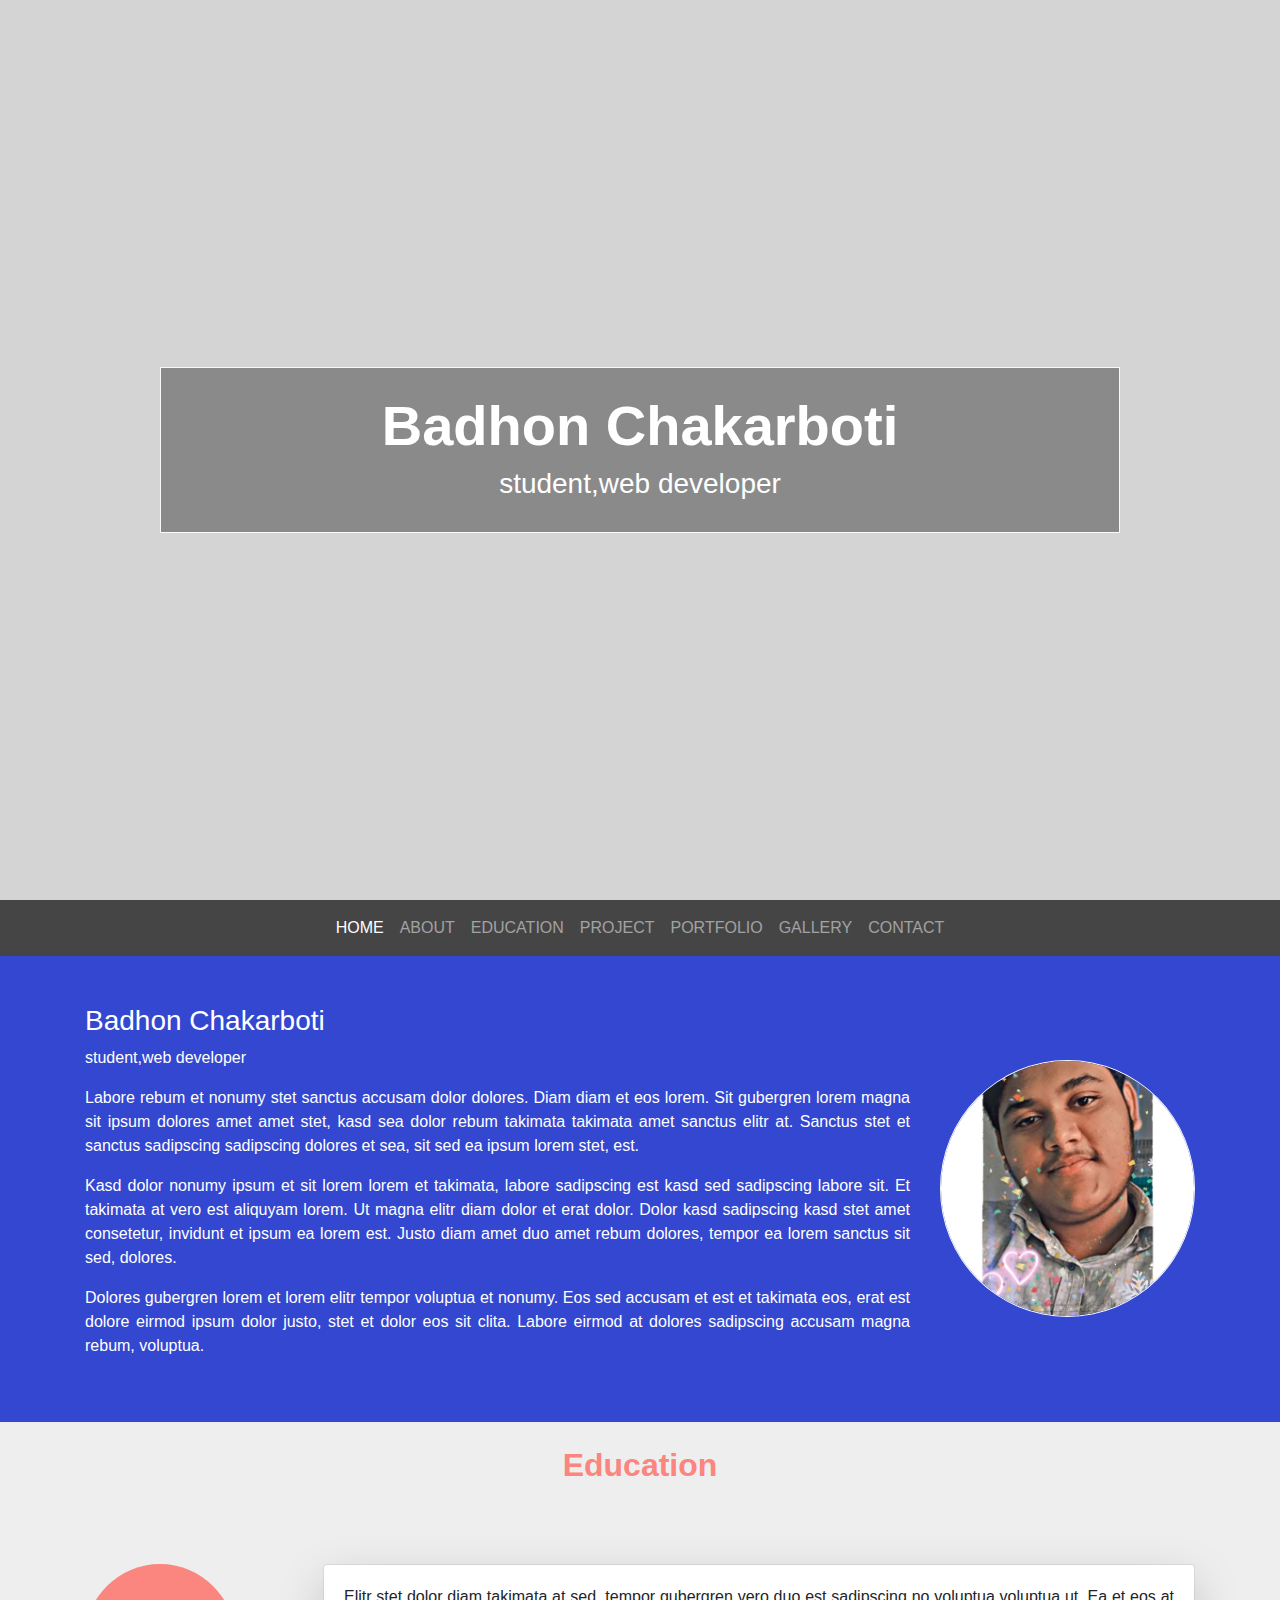
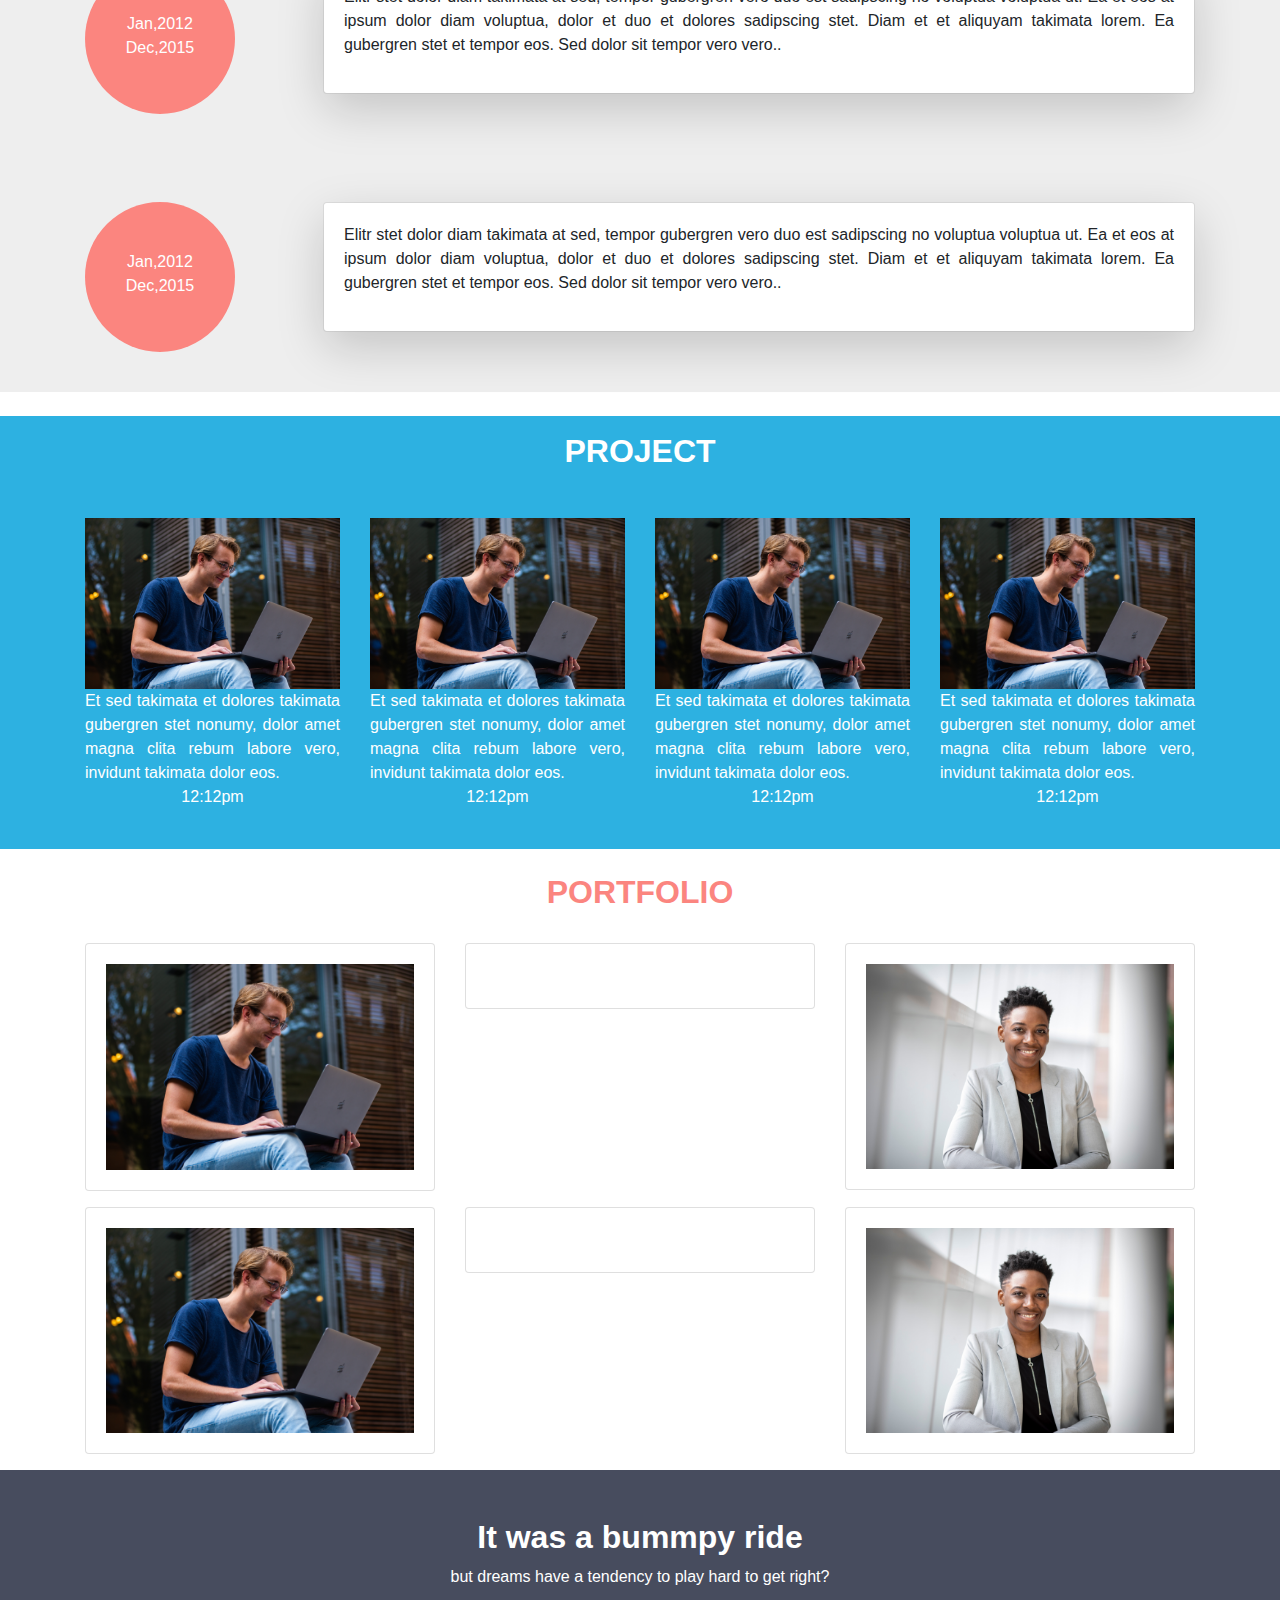
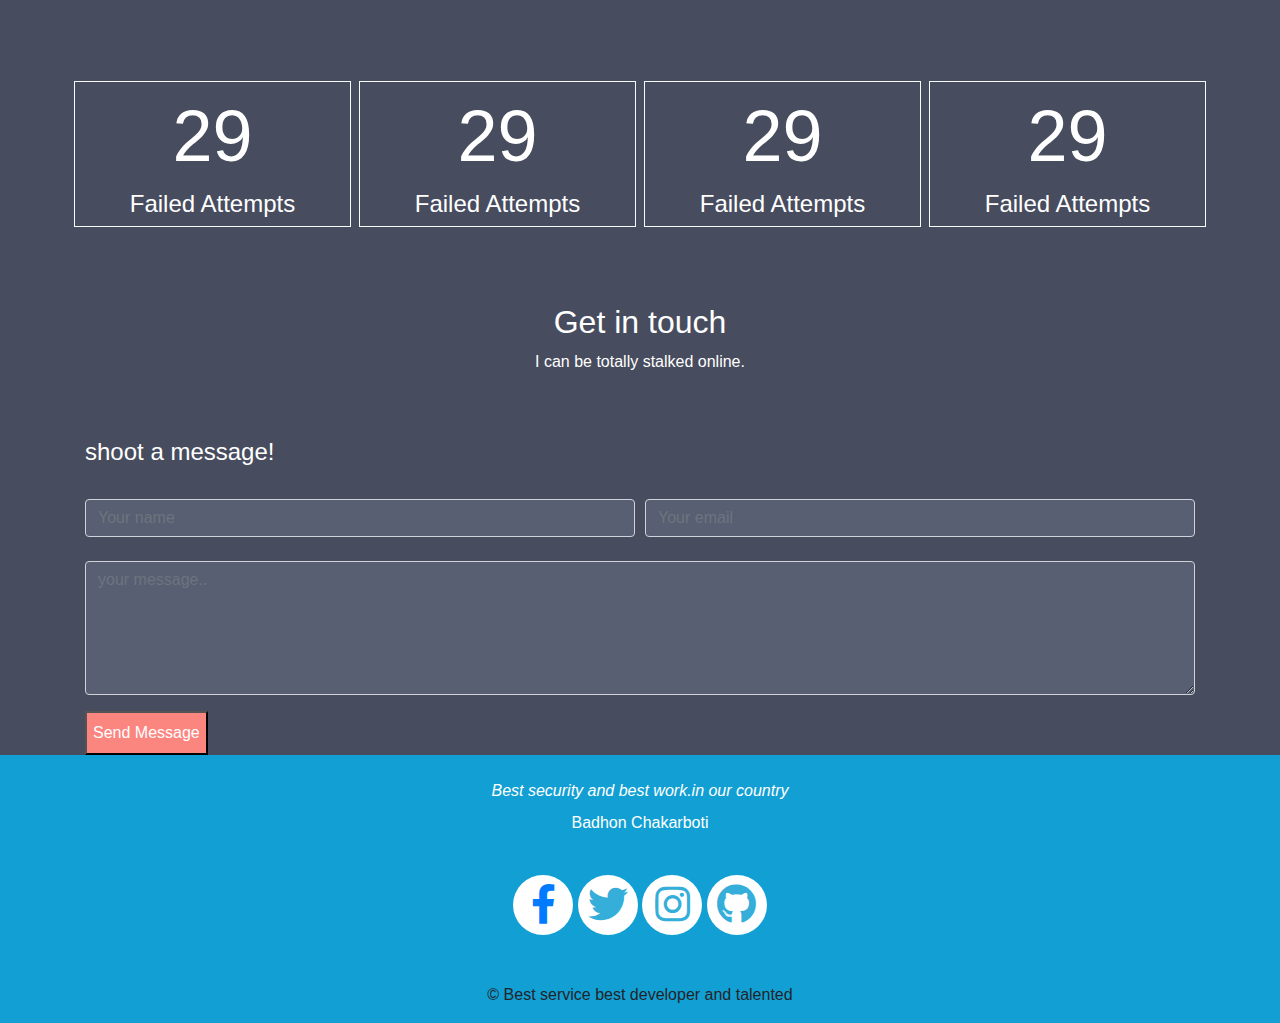
==== index.html @ eb750457 "Initial commit" ====
<!doctype html>
<html lang="en">

<head>
  <!-- Required meta tags -->
  <meta charset="utf-8">
  <meta name="viewport" content="width=device-width, initial-scale=1, shrink-to-fit=no">

  <link rel="shortcut icon" type="image/png" href="img1/qwer.jpg">

  <!-- Bootstrap CSS -->
  <link rel="stylesheet" href="https://cdn.jsdelivr.net/npm/bootstrap@4.6.0/dist/css/bootstrap.min.css">



  <script src="https://code.jquery.com/jquery-3.5.1.slim.min.js"></script>
  <script src="https://cdn.jsdelivr.net/npm/bootstrap@4.6.0/dist/js/bootstrap.bundle.min.js"></script>
  <script src="https://cdn.jsdelivr.net/npm/bootstrap@4.6.0/dist/js/bootstrap.min.js"></script>
  <title>Badhon chakarboti</title>
  <!--like fontawesome-->
  <link rel="stylesheet" href="css/all.min.css">
  <link rel="stylesheet" href="css/fontawesome.min.css">
  <!--link css-->
  <link type="text/css" rel="stylesheet" href="style.css" />
</head>

<body>
  <!-- this is  banner section -->
  <section class="banner-container container-fluid">
    <div class="row vh-100">

      <div class="col-md-9 banner-colume m-auto text-center text-white p-4 border border-light">
        <h1 class="display-4 font-weight-bolder">Badhon Chakarboti</h1>
        <h3>student,web developer</h3>

      </div>

    </div>

  </section>
  <!-- this is navbar -->

  <nav class="navbar navbar-expand-lg navbar-dark nabar-container">

    <button class="navbar-toggler" type="button" data-toggle="collapse" data-target="#navbarSupportedContent"
      aria-controls="navbarSupportedContent" aria-expanded="false" aria-label="Toggle navigation">
      <span class="navbar-toggler-icon"></span>
    </button>

    <div class="collapse navbar-collapse" id="navbarSupportedContent">
      <ul class="navbar-nav m-auto">
        <li class="nav-item active">
          <a class="nav-link" href="index.html">HOME <span class="sr-only">(current)</span></a>
        </li>

        <li class="nav-item">
          <a class="nav-link" href="index (2).html">ABOUT</a>
        </li>
        <li class="nav-item">
          <a class="nav-link" href="#EDUCATION">EDUCATION</a>
        </li>
        <li class="nav-item">
          <a class="nav-link" href="#PROJECT">PROJECT</a>
        </li>
        <li class="nav-item">
          <a class="nav-link" href="#PORTFOLIO">PORTFOLIO</a>
        </li>
        <li class="nav-item">
          <a class="nav-link" href="#GALLERY">GALLERY</a>
        </li>
        <li class="nav-item">
          <a class="nav-link" href="#CONTACT">CONTACT</a>
        </li>

      </ul>

    </div>
  </nav>

  <!-- this is about section  -->
  <div class="about-container" id="ABOUT">

    <div class="container">
      <div class="row">
        <div class="col-md-9 text-white py-5 text-justify">
          <h3>Badhon Chakarboti</h3>
          <p>student,web developer</p>


          <p>Labore rebum et nonumy stet sanctus accusam dolor dolores. Diam diam et eos lorem. Sit gubergren lorem
            magna sit ipsum dolores amet amet stet, kasd sea dolor rebum takimata takimata amet sanctus elitr at.
            Sanctus stet et sanctus sadipscing sadipscing dolores et sea, sit sed ea ipsum lorem stet, est.</p>


          <p>Kasd dolor nonumy ipsum et sit lorem lorem et takimata, labore sadipscing est kasd sed sadipscing labore
            sit. Et takimata at vero est aliquyam lorem. Ut magna elitr diam dolor et erat dolor. Dolor kasd sadipscing
            kasd stet amet consetetur, invidunt et ipsum ea lorem est. Justo diam amet duo amet rebum dolores, tempor ea
            lorem sanctus sit sed, dolores.</p>


          <p>Dolores gubergren lorem et lorem elitr tempor voluptua et nonumy. Eos sed accusam et est et takimata eos,
            erat est dolore eirmod ipsum dolor justo, stet et dolor eos sit clita. Labore eirmod at dolores sadipscing
            accusam magna rebum, voluptua.</p>

        </div>

        <div class="col-md-3 m-auto">
          <img src="img1/qwer.jpg" alt="Badhon" class="img-fluid rounded-circle border border-light">

        </div>

      </div>

    </div>

  </div>

  <!-- this is education section -->
  <div class="education-container" id="EDUCATION">
    <div class="container">
      <div class="row text-center">
        <div class="col my-4">
          <h2 class="retype font-weight-bolder">Education</h2>

        </div>

      </div>
      <div class="row py-4 my-4 align-items-centre justify-content-center">
        <div class="col-md-2 pb-3">
          <div class="cirle text-white">
            <p class="py-5">Jan,2012<br>
              Dec,2015</p>

          </div>
        </div>


        <div class="col-md-10">
          <div class="card text-justify ml-5">
            <div class="card-body shadow-lg  bg-white rounded">
              <p>Elitr stet dolor diam takimata at sed, tempor gubergren vero duo est sadipscing no voluptua voluptua
                ut. Ea et eos at ipsum dolor diam voluptua, dolor et duo et dolores sadipscing stet. Diam et et aliquyam
                takimata lorem. Ea gubergren stet et tempor eos. Sed dolor sit tempor vero vero..</p>
            </div>
          </div>

        </div>
      </div>


      <div class="row py-4 my-4 align-items-centre justify-content-center">
        <div class="col-md-2 pb-3">
          <div class="cirle text-white">
            <p class="py-5">Jan,2012<br>
              Dec,2015</p>

          </div>
        </div>


        <div class="col-md-10">
          <div class="card text-justify ml-5">
            <div class="card-body shadow-lg  bg-white rounded">
              <p>Elitr stet dolor diam takimata at sed, tempor gubergren vero duo est sadipscing no voluptua voluptua
                ut. Ea et eos at ipsum dolor diam voluptua, dolor et duo et dolores sadipscing stet. Diam et et aliquyam
                takimata lorem. Ea gubergren stet et tempor eos. Sed dolor sit tempor vero vero..</p>
            </div>
          </div>

        </div>
      </div>

    </div>

  </div>

  <!-- this is  PROJECT section  -->

  <div class="project-container" id="PROJECT">
    <div class="container">
      <div class="row">
        <div class="col">
          <h2 class="text-white text-center font-weight-bolder py-3">PROJECT</h2>

        </div>

      </div>
      <div class="row py-4 text-justify">
        <div class="col-md-3">
          <img src="img1/pexels-buro-millennial-1438081.jpg" class="img-fluid" alt="">
          <a href="" class="text-white">Et sed takimata et dolores takimata gubergren stet nonumy, dolor
            amet magna clita rebum labore vero, invidunt takimata dolor eos.</a>
          <p class="text-center text-white">12:12pm</p>
        </div>

        <div class="col-md-3">
          <img src="img1/pexels-buro-millennial-1438081.jpg" class="img-fluid" alt="">
          <a href="" class="text-white">Et sed takimata et dolores takimata gubergren stet nonumy, dolor
            amet magna clita rebum labore vero, invidunt takimata dolor eos.</a>
          <p class="text-center text-white">12:12pm</p>
        </div>

        <div class="col-md-3">
          <img src="img1/pexels-buro-millennial-1438081.jpg" class="img-fluid" alt="">
          <a href="" class="text-white">Et sed takimata et dolores takimata gubergren stet nonumy, dolor
            amet magna clita rebum labore vero, invidunt takimata dolor eos.</a>
          <p class="text-center text-white">12:12pm</p>
        </div>

        <div class="col-md-3">
          <img src="img1/pexels-buro-millennial-1438081.jpg" class="img-fluid" alt="">
          <a href="" class="text-white">Et sed takimata et dolores takimata gubergren stet nonumy, dolor
            amet magna clita rebum labore vero, invidunt takimata dolor eos.</a>
          <p class="text-center text-white">12:12pm</p>
        </div>
      </div>

    </div>

  </div>

  <!-- this is PROJECT  section  -->
  <div class="container" id="PORTFOLIO">
    <div class="row py-4">
      <div class="col">
        <h2 class="text-center  font-weight-bolder retype">PORTFOLIO</h2>
      </div>
    </div>

    <div class="row">
      <div class="col-md-4">
        <div class="card">
          <div class="card-body">
            <img src="img1/pexels-buro-millennial-1438081.jpg" class="img-fluid" alt="">
          </div>
        </div>
      </div>

      <div class="col-md-4">
        <div class="card">
          <div class="card-body">
            <img src="img1/pexels-mentatdgt-937481.jpg" class="img-fluid" alt="">
          </div>
        </div>
      </div>

      <div class="col-md-4">
        <div class="card">
          <div class="card-body">
            <img src="img1/pexels-emmy-e-2381069.jpg" class="img-fluid" alt="">
          </div>
        </div>
      </div>

    </div>


    <div class="row py-3">
      <div class="col-md-4">
        <div class="card">
          <div class="card-body">
            <img src="img1/pexels-buro-millennial-1438081.jpg" class="img-fluid" alt="">
          </div>
        </div>
      </div>

      <div class="col-md-4">
        <div class="card">
          <div class="card-body">
            <img src="img1/pexels-mentatdgt-937481.jpg" class="img-fluid" alt="">
          </div>
        </div>
      </div>

      <div class="col-md-4">
        <div class="card">
          <div class="card-body">
            <img src="img1/pexels-emmy-e-2381069.jpg" class="img-fluid" alt="">
          </div>
        </div>
      </div>

    </div>
  </div>
  <!-- this is CONTACT  section  -->
  <div class="form-container" id="CONTACT">
    <div class="container">

      <div class="row py-5">
        <div class="col text-white text-center">
          <h2 class="font-weight-bolder">It was a bummpy ride</h2>
          <p>but dreams have a tendency to play hard to get right?</p>

        </div>
      </div>
      <div class="row py-4">
        <div class="col-sm border m-1 text-center border-light text-white box">
          <span>29</span>
          <h4>Failed Attempts</h4>
        </div>

        <div class="col-sm border m-1 text-center border-light text-white box">
          <span>29</span>
          <h4>Failed Attempts</h4>
        </div>

        <div class="col-sm border m-1 text-center border-light text-white box">
          <span>29</span>
          <h4>Failed Attempts</h4>
        </div>

        <div class="col-sm border m-1 text-center border-light text-white box">
          <span>29</span>
          <h4>Failed Attempts</h4>
        </div>

      </div>


      <div class="row py-5">
        <div class="col text-white text-center">
          <h2 class="card-p">Get in touch</h2>
          <p>I can be totally stalked online. </p>

        </div>

      </div>
      <div class="row pb-4 ">
        <div class="col">
          <h4 class="text-white">shoot a message!</h4>
        </div>
      </div>
      <form action="">
        <div class="form-row pb-4">
          <div class="col">
            <input type="text" class="form-control inner-form" placeholder="Your name">
          </div>
          <div class="col">
            <input type="text" class="form-control inner-form" placeholder="Your email">
          </div>

        </div>
        <div class="row pb-3">
          <div class="col">
            <textarea name="" class="form-control  inner-form" id="" cols="30" rows="5"
              placeholder="your message.."></textarea>

          </div>

        </div>
        <div class="row">
          <div class="col">
            <button class="but bg-retype py-2 text-white">Send Message</button>
          </div>
        </div>

      </form>

    </div>
  </div>



  <!-- this is footer  section  -->

  <section>
    <div class="footer">
      <div class="container">
        <div class="row py-4">
          <div class="col text-center text-white">
            <em>Best security and best work.in our country</em>
            <p class="pt-2">Badhon Chakarboti</p>
          </div>
        </div>
        <div class="row pb-5">
          <div class="col text-center">
            <div class="circle">
              <a href="https://www.facebook.com/hulk.badhon/"target="_blank"><i class="fab fa-facebook-f"></i></a>
            </div>

            <div class="circle">
              <i class="fab fa-twitter"></i>
            </div>

            <div class="circle">
              <i class="fab fa-instagram"></i>
            </div>

            <div class="circle">
              <i class="fab fa-github"></i>
            </div>

          </div>

        </div>


        <div class="row">
          <div class="col text-center">
            <p>&copy; Best service best developer and talented</p>
          </div>
        </div>
      </div>
    </div>

  </section>
  <!-- Optional JavaScript; choose one of the two! -->

  <!-- Option 1: jQuery and Bootstrap Bundle (includes Popper) -->
  <script src="https://code.jquery.com/jquery-3.5.1.slim.min.js"
    integrity="sha384-DfXdz2htPH0lsSSs5nCTpuj/zy4C+OGpamoFVy38MVBnE+IbbVYUew+OrCXaRkfj"
    crossorigin="anonymous"></script>
  <script src="https://cdn.jsdelivr.net/npm/bootstrap@4.6.0/dist/js/bootstrap.bundle.min.js"
    integrity="sha384-Piv4xVNRyMGpqkS2by6br4gNJ7DXjqk09RmUpJ8jgGtD7zP9yug3goQfGII0yAns"
    crossorigin="anonymous"></script>

  <!-- Option 2: Separate Popper and Bootstrap JS -->

  <script src="https://code.jquery.com/jquery-3.5.1.slim.min.js"
    integrity="sha384-DfXdz2htPH0lsSSs5nCTpuj/zy4C+OGpamoFVy38MVBnE+IbbVYUew+OrCXaRkfj"
    crossorigin="anonymous"></script>
  <script src="https://cdn.jsdelivr.net/npm/popper.js@1.16.1/dist/umd/popper.min.js"
    integrity="sha384-9/reFTGAW83EW2RDu2S0VKaIzap3H66lZH81PoYlFhbGU+6BZp6G7niu735Sk7lN"
    crossorigin="anonymous"></script>
  <script src="https://cdn.jsdelivr.net/npm/bootstrap@4.6.0/dist/js/bootstrap.min.js"
    integrity="sha384-+YQ4JLhjyBLPDQt//I+STsc9iw4uQqACwlvpslubQzn4u2UU2UFM80nGisd026JF"
    crossorigin="anonymous"></script>

 <script src="index.js"></script>
    
</body>

</html>
---- style.css ----
.banner-container{
    background-color:#D4D4D4;
}
.banner-colume{

    background-color:#8A8A8A;
}
.nabar-container{
    top: 0;
    background-color:#454545 ;
    position: sticky; 
    z-index: 2;
}
.about-container{
    background-color:#3347D1 ;
}
.education-container{
    background-color:#EEEEEE;
}
.bg-retype{
  background-color:#FB857F ;
}
.bg-retype:hover{
    color: #000 !important;;
  }
.retype{
       color:#FB857F ;
}
.cirle{
    background-color:#FB857F ;
    width:150px ;
    height:150px ;
    border-radius: 50%;
    text-align: center;
}
.project-container{
    background-color:#2DB1E1 ;
}
.form-container{
    background-color:#474C5E ;
}
.box{
 font-size: 72px;
}
.inner-form{
   background-color:#585F73 ;

}

.footer{
    background-color: #129fd3;
}
.circle{
    width: 60px;
    height: 60px;
    border-radius: 50%;
    display: inline-block;
    background-color: white;
    font-size: 40px;
    text-align: center;
    color:#36aeda ;
}
.circle:hover{
    background-color: black;
}
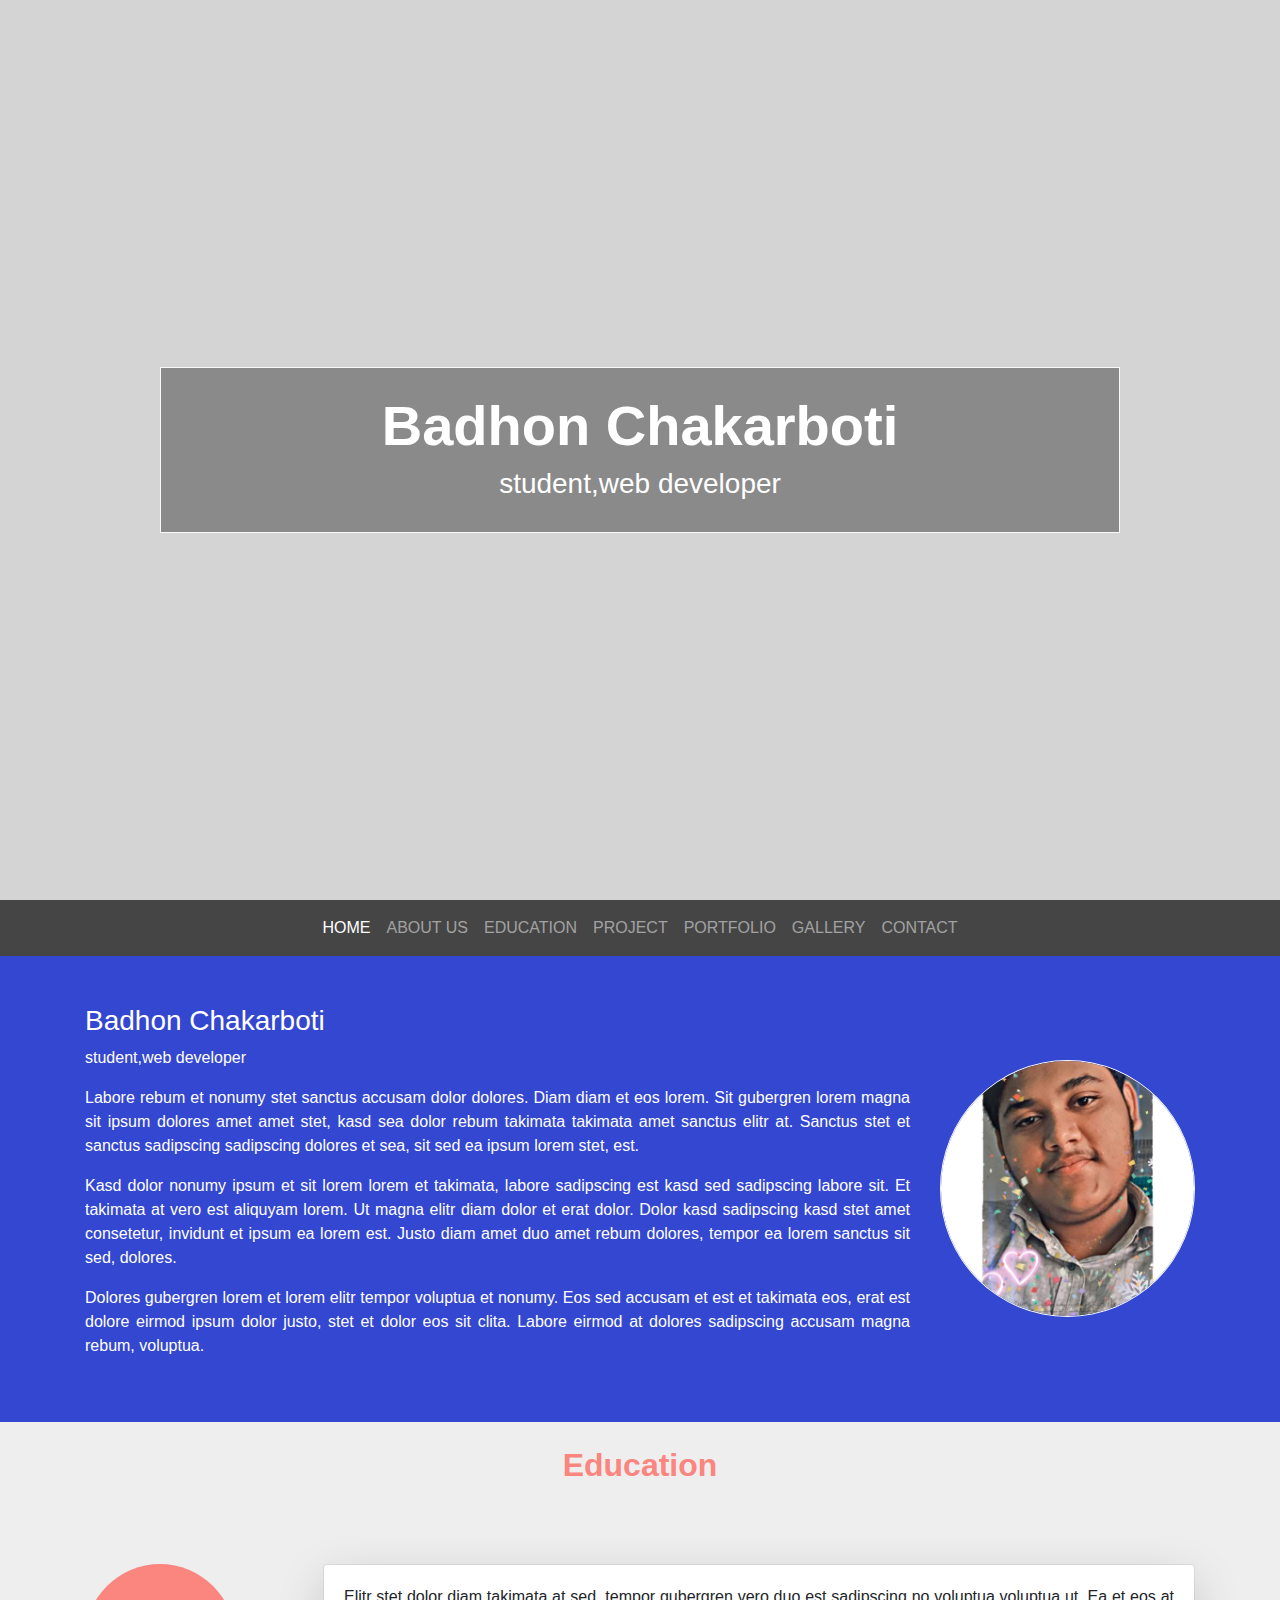
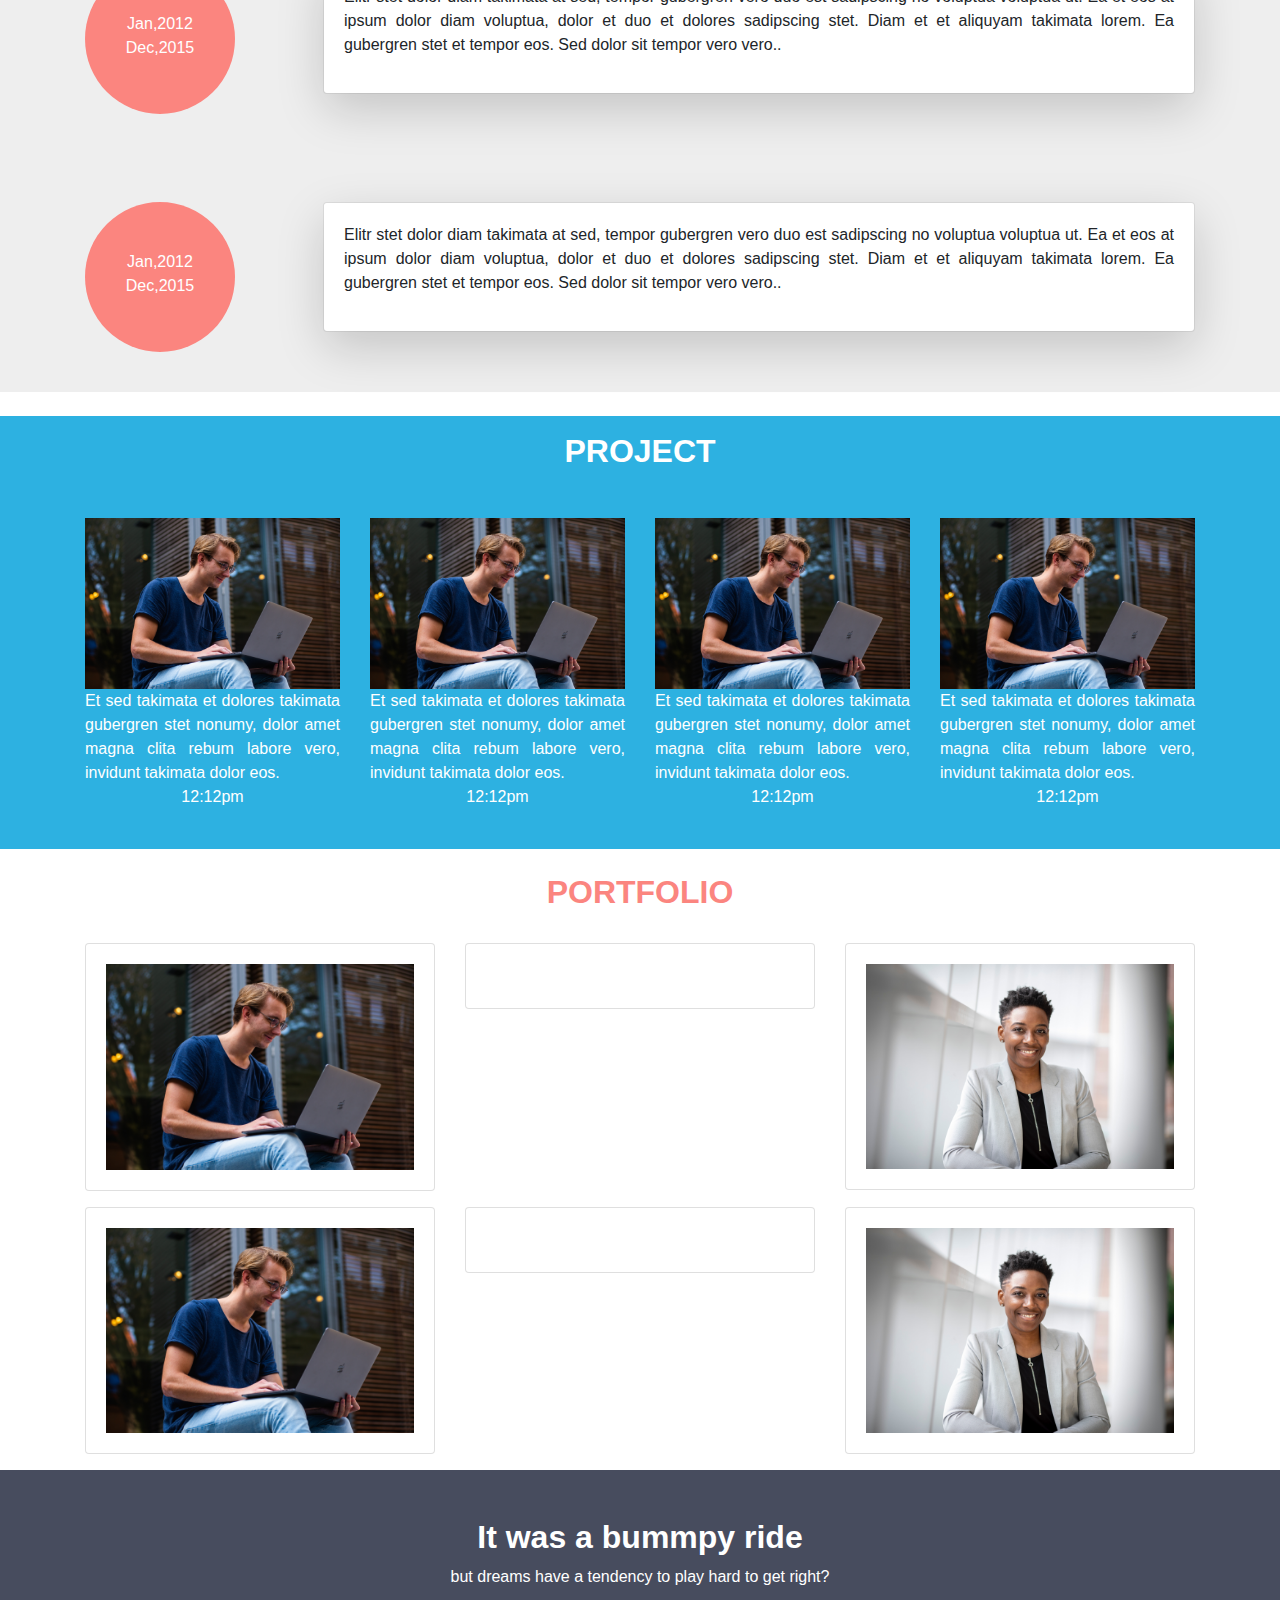
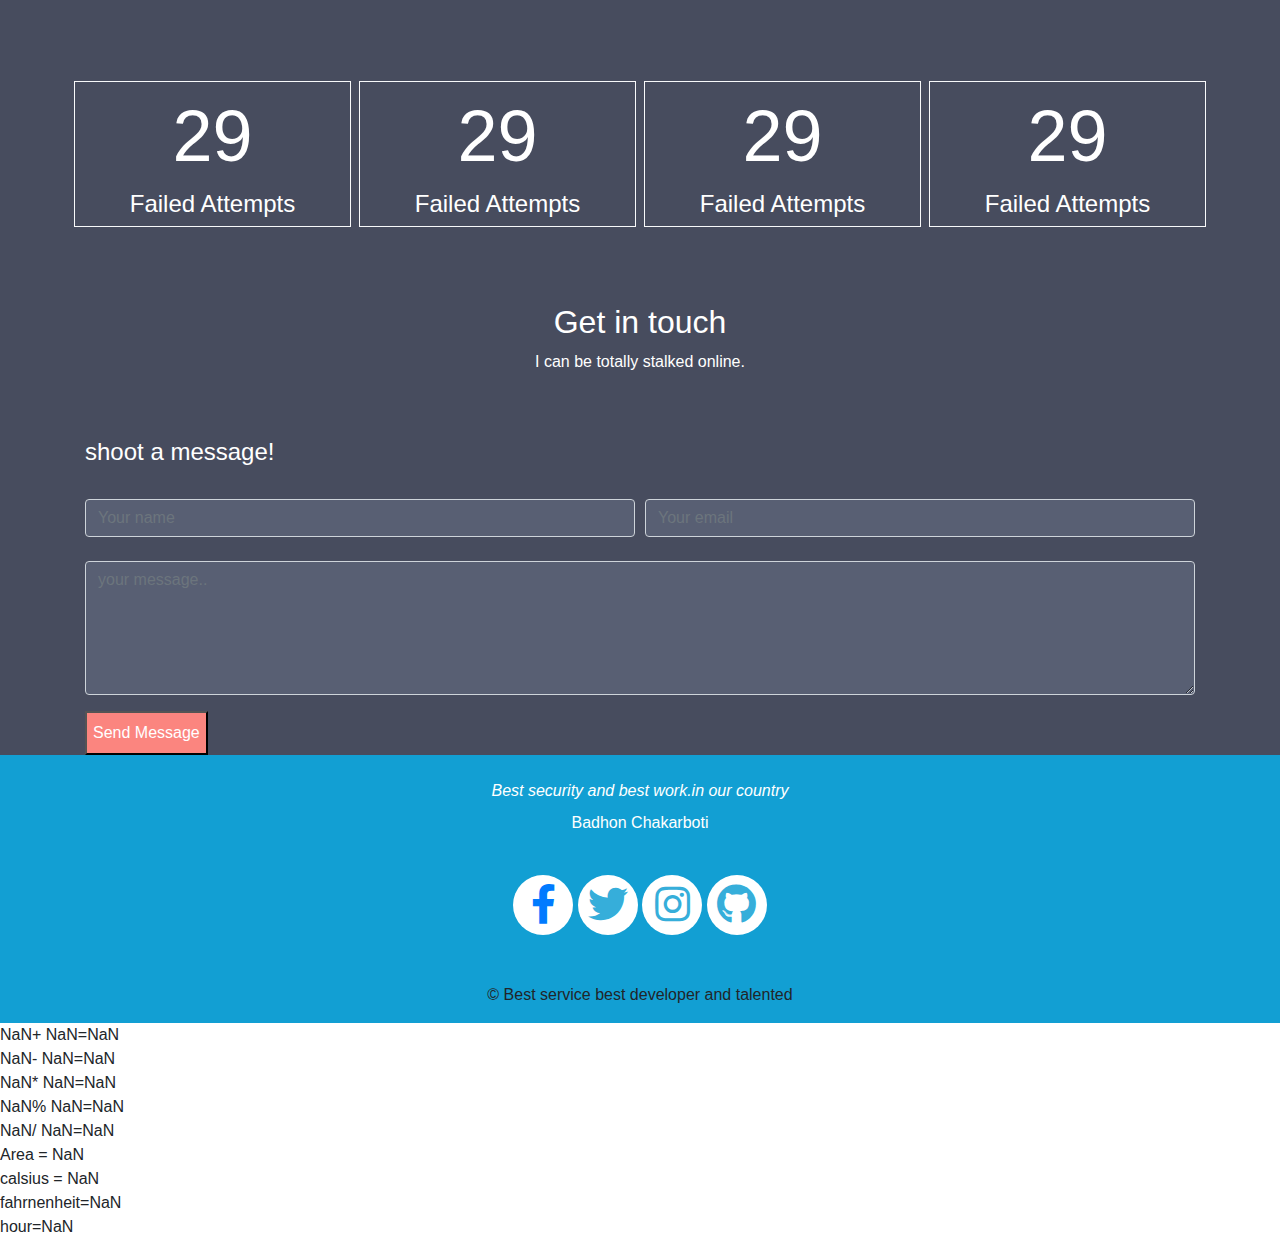
==== commit 53d0d57c: "Update index.html" ====
--- a/index.html
+++ b/index.html
@@ -54,7 +54,7 @@
         </li>
 
         <li class="nav-item">
-          <a class="nav-link" href="index (2).html">ABOUT</a>
+          <a class="nav-link" href="index (2).html">ABOUT US</a>
         </li>
         <li class="nav-item">
           <a class="nav-link" href="#EDUCATION">EDUCATION</a>
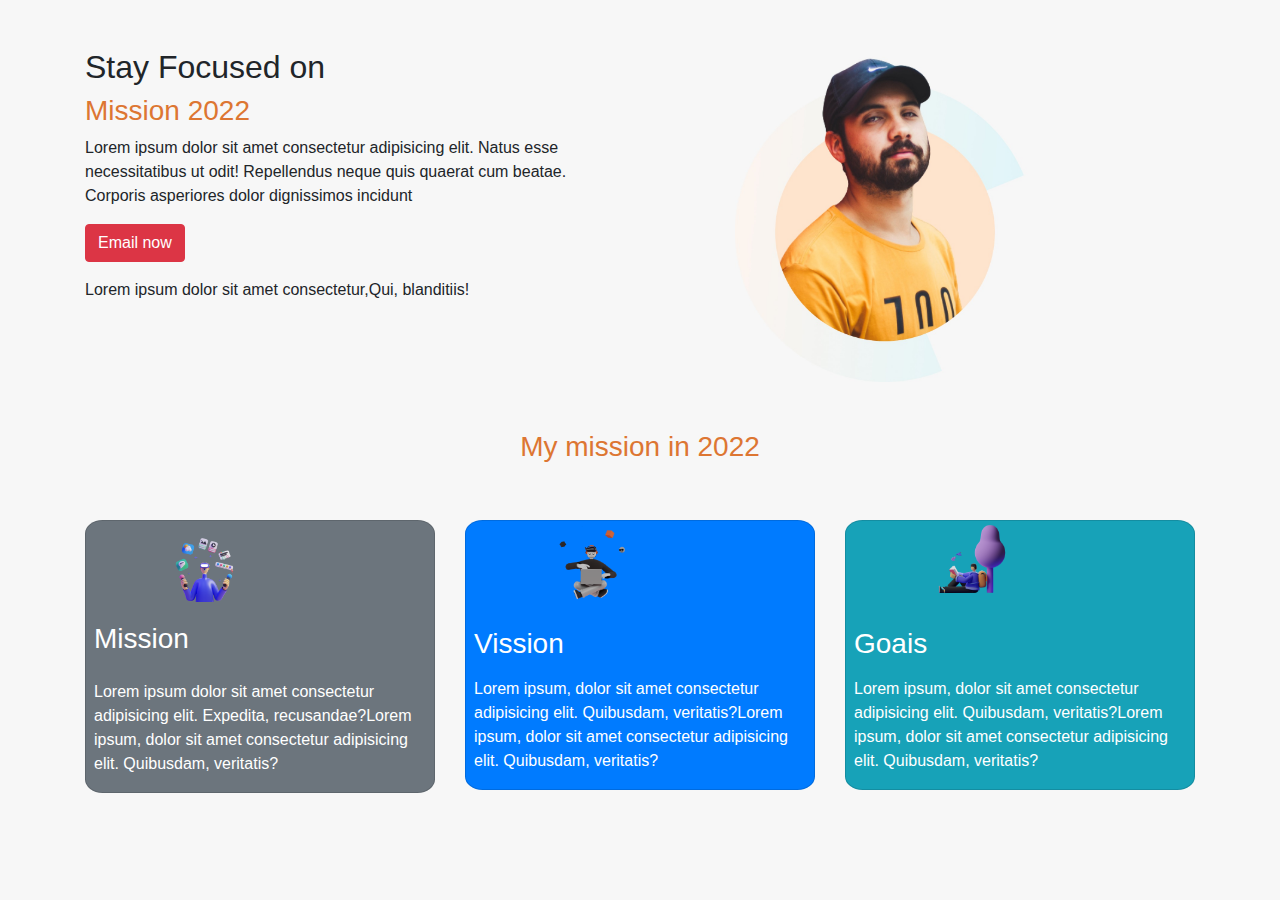
==== commit a99d6159: "Update index.html" ====
--- a/index.html
+++ b/index.html
@@ -1,433 +1,94 @@
-<!doctype html>
+<!DOCTYPE html>
 <html lang="en">
 
 <head>
-  <!-- Required meta tags -->
-  <meta charset="utf-8">
-  <meta name="viewport" content="width=device-width, initial-scale=1, shrink-to-fit=no">
+    <meta charset="UTF-8">
+    <meta http-equiv="X-UA-Compatible" content="IE=edge">
+    <meta name="viewport" content="width=device-width, initial-scale=1.0">
+    <!--  Bootstrap CSS -->
+    <link rel="stylesheet" href="https://cdn.jsdelivr.net/npm/bootstrap@4.6.0/dist/css/bootstrap.min.css">
 
-  <link rel="shortcut icon" type="image/png" href="img1/qwer.jpg">
+    <!--like fontawesome-->
+    <link rel="stylesheet" href="css/all.min.css">
+    <link rel="stylesheet" href="css/fontawesome.min.css">
 
-  <!-- Bootstrap CSS -->
-  <link rel="stylesheet" href="https://cdn.jsdelivr.net/npm/bootstrap@4.6.0/dist/css/bootstrap.min.css">
+    <!--link css-->
+    <link type="text/css" rel="stylesheet" href="coler.css" />
+
+    <title>Document</title>
+</head>
+
+<body class="nj">
+    <!-- header -->
+    <section>
+        <div class="container ">
+            <div class="row">
+                <div class="col-md-6 mt-5">
+                    <h2 class="mov">Stay Focused on</h2>
+                    <h3 class="lol">Mission 2022</h3>
+                    <p>Lorem ipsum dolor sit amet consectetur adipisicing elit. Natus esse necessitatibus ut odit!
+                        Repellendus neque quis quaerat cum beatae. Corporis asperiores dolor dignissimos incidunt
+                    </p>
+                    <button type="button" class="btn btn-danger">Email now</button>
+
+                    <p class="pt-3">Lorem ipsum dolor sit amet consectetur,Qui, blanditiis!</p>
+                </div>
+
+                <div class="col-md-4 ">
+                    <div>
+                        <img src="img/fds.jpeg" class="img-fluid" alt="">
+                    </div>
+                </div>
+
+            </div>
+        </div>
+
+        </div>
+    </section>
+    <!--this is card section-->
+    <section>
+        <h3 class="digen text-center mt-5">My mission in 2022</h3>
+        <div class="container mt-5">
+            <div class="row tab-content">
+                <div class="col-md-4 mt-2 ">
+                    <div class="card bg-secondary text-white mmm">
+                        <img class="hjh  " src="img/3 photo/illustrator-1.png" alt="">
+                        <h3 class="ml-2 mt-3">Mission</h3>
+                        <p class="ml-2 mt-3">Lorem ipsum dolor sit amet consectetur adipisicing elit. Expedita,
+                            recusandae?Lorem ipsum, dolor sit amet consectetur adipisicing elit. Quibusdam, veritatis?
+                        </p>
 
 
+                    </div>
 
-  <script src="https://code.jquery.com/jquery-3.5.1.slim.min.js"></script>
-  <script src="https://cdn.jsdelivr.net/npm/bootstrap@4.6.0/dist/js/bootstrap.bundle.min.js"></script>
-  <script src="https://cdn.jsdelivr.net/npm/bootstrap@4.6.0/dist/js/bootstrap.min.js"></script>
-  <title>Badhon chakarboti</title>
-  <!--like fontawesome-->
-  <link rel="stylesheet" href="css/all.min.css">
-  <link rel="stylesheet" href="css/fontawesome.min.css">
-  <!--link css-->
-  <link type="text/css" rel="stylesheet" href="style.css" />
-</head>
+                </div>
+                <div class="col-md-4 my-2">
+                    <div class="card bg-primary text-white mmm">
+                        <img class="hjh " src="img/3 photo/illustrator-2.png" alt="">
+                        <h3 class="ml-2 mt-3">Vission</h3>
+                        <p class="ml-2 mt-2">Lorem ipsum, dolor sit amet consectetur adipisicing elit. Quibusdam,
+                            veritatis?Lorem ipsum, dolor sit amet consectetur adipisicing elit. Quibusdam, veritatis?
+                        </p>
 
-<body>
-  <!-- this is  banner section -->
-  <section class="banner-container container-fluid">
-    <div class="row vh-100">
+                    </div>
 
-      <div class="col-md-9 banner-colume m-auto text-center text-white p-4 border border-light">
-        <h1 class="display-4 font-weight-bolder">Badhon Chakarboti</h1>
-        <h3>student,web developer</h3>
+                </div>
 
-      </div>
+                <div class="col-md-4 my-2">
+                    <div class="card bg-info text-white mmm">
+                        <img class="hjh" src="img/3 photo/illustrator-3.png" alt="">
+                        <h3 class="ml-2 mt-3">Goais</h3>
+                        <p class="ml-2 mt-2">Lorem ipsum, dolor sit amet consectetur adipisicing elit. Quibusdam,
+                            veritatis?Lorem ipsum, dolor sit amet consectetur adipisicing elit. Quibusdam, veritatis?
+                        </p>
+                    </div>
 
-    </div>
+                </div>
 
-  </section>
-  <!-- this is navbar -->
-
-  <nav class="navbar navbar-expand-lg navbar-dark nabar-container">
-
-    <button class="navbar-toggler" type="button" data-toggle="collapse" data-target="#navbarSupportedContent"
-      aria-controls="navbarSupportedContent" aria-expanded="false" aria-label="Toggle navigation">
-      <span class="navbar-toggler-icon"></span>
-    </button>
-
-    <div class="collapse navbar-collapse" id="navbarSupportedContent">
-      <ul class="navbar-nav m-auto">
-        <li class="nav-item active">
-          <a class="nav-link" href="index.html">HOME <span class="sr-only">(current)</span></a>
-        </li>
-
-        <li class="nav-item">
-          <a class="nav-link" href="index (2).html">ABOUT US</a>
-        </li>
-        <li class="nav-item">
-          <a class="nav-link" href="#EDUCATION">EDUCATION</a>
-        </li>
-        <li class="nav-item">
-          <a class="nav-link" href="#PROJECT">PROJECT</a>
-        </li>
-        <li class="nav-item">
-          <a class="nav-link" href="#PORTFOLIO">PORTFOLIO</a>
-        </li>
-        <li class="nav-item">
-          <a class="nav-link" href="#GALLERY">GALLERY</a>
-        </li>
-        <li class="nav-item">
-          <a class="nav-link" href="#CONTACT">CONTACT</a>
-        </li>
-
-      </ul>
-
-    </div>
-  </nav>
-
-  <!-- this is about section  -->
-  <div class="about-container" id="ABOUT">
-
-    <div class="container">
-      <div class="row">
-        <div class="col-md-9 text-white py-5 text-justify">
-          <h3>Badhon Chakarboti</h3>
-          <p>student,web developer</p>
-
-
-          <p>Labore rebum et nonumy stet sanctus accusam dolor dolores. Diam diam et eos lorem. Sit gubergren lorem
-            magna sit ipsum dolores amet amet stet, kasd sea dolor rebum takimata takimata amet sanctus elitr at.
-            Sanctus stet et sanctus sadipscing sadipscing dolores et sea, sit sed ea ipsum lorem stet, est.</p>
-
-
-          <p>Kasd dolor nonumy ipsum et sit lorem lorem et takimata, labore sadipscing est kasd sed sadipscing labore
-            sit. Et takimata at vero est aliquyam lorem. Ut magna elitr diam dolor et erat dolor. Dolor kasd sadipscing
-            kasd stet amet consetetur, invidunt et ipsum ea lorem est. Justo diam amet duo amet rebum dolores, tempor ea
-            lorem sanctus sit sed, dolores.</p>
-
-
-          <p>Dolores gubergren lorem et lorem elitr tempor voluptua et nonumy. Eos sed accusam et est et takimata eos,
-            erat est dolore eirmod ipsum dolor justo, stet et dolor eos sit clita. Labore eirmod at dolores sadipscing
-            accusam magna rebum, voluptua.</p>
+            </div>
 
         </div>
-
-        <div class="col-md-3 m-auto">
-          <img src="img1/qwer.jpg" alt="Badhon" class="img-fluid rounded-circle border border-light">
-
-        </div>
-
-      </div>
-
-    </div>
-
-  </div>
-
-  <!-- this is education section -->
-  <div class="education-container" id="EDUCATION">
-    <div class="container">
-      <div class="row text-center">
-        <div class="col my-4">
-          <h2 class="retype font-weight-bolder">Education</h2>
-
-        </div>
-
-      </div>
-      <div class="row py-4 my-4 align-items-centre justify-content-center">
-        <div class="col-md-2 pb-3">
-          <div class="cirle text-white">
-            <p class="py-5">Jan,2012<br>
-              Dec,2015</p>
-
-          </div>
-        </div>
-
-
-        <div class="col-md-10">
-          <div class="card text-justify ml-5">
-            <div class="card-body shadow-lg  bg-white rounded">
-              <p>Elitr stet dolor diam takimata at sed, tempor gubergren vero duo est sadipscing no voluptua voluptua
-                ut. Ea et eos at ipsum dolor diam voluptua, dolor et duo et dolores sadipscing stet. Diam et et aliquyam
-                takimata lorem. Ea gubergren stet et tempor eos. Sed dolor sit tempor vero vero..</p>
-            </div>
-          </div>
-
-        </div>
-      </div>
-
-
-      <div class="row py-4 my-4 align-items-centre justify-content-center">
-        <div class="col-md-2 pb-3">
-          <div class="cirle text-white">
-            <p class="py-5">Jan,2012<br>
-              Dec,2015</p>
-
-          </div>
-        </div>
-
-
-        <div class="col-md-10">
-          <div class="card text-justify ml-5">
-            <div class="card-body shadow-lg  bg-white rounded">
-              <p>Elitr stet dolor diam takimata at sed, tempor gubergren vero duo est sadipscing no voluptua voluptua
-                ut. Ea et eos at ipsum dolor diam voluptua, dolor et duo et dolores sadipscing stet. Diam et et aliquyam
-                takimata lorem. Ea gubergren stet et tempor eos. Sed dolor sit tempor vero vero..</p>
-            </div>
-          </div>
-
-        </div>
-      </div>
-
-    </div>
-
-  </div>
-
-  <!-- this is  PROJECT section  -->
-
-  <div class="project-container" id="PROJECT">
-    <div class="container">
-      <div class="row">
-        <div class="col">
-          <h2 class="text-white text-center font-weight-bolder py-3">PROJECT</h2>
-
-        </div>
-
-      </div>
-      <div class="row py-4 text-justify">
-        <div class="col-md-3">
-          <img src="img1/pexels-buro-millennial-1438081.jpg" class="img-fluid" alt="">
-          <a href="" class="text-white">Et sed takimata et dolores takimata gubergren stet nonumy, dolor
-            amet magna clita rebum labore vero, invidunt takimata dolor eos.</a>
-          <p class="text-center text-white">12:12pm</p>
-        </div>
-
-        <div class="col-md-3">
-          <img src="img1/pexels-buro-millennial-1438081.jpg" class="img-fluid" alt="">
-          <a href="" class="text-white">Et sed takimata et dolores takimata gubergren stet nonumy, dolor
-            amet magna clita rebum labore vero, invidunt takimata dolor eos.</a>
-          <p class="text-center text-white">12:12pm</p>
-        </div>
-
-        <div class="col-md-3">
-          <img src="img1/pexels-buro-millennial-1438081.jpg" class="img-fluid" alt="">
-          <a href="" class="text-white">Et sed takimata et dolores takimata gubergren stet nonumy, dolor
-            amet magna clita rebum labore vero, invidunt takimata dolor eos.</a>
-          <p class="text-center text-white">12:12pm</p>
-        </div>
-
-        <div class="col-md-3">
-          <img src="img1/pexels-buro-millennial-1438081.jpg" class="img-fluid" alt="">
-          <a href="" class="text-white">Et sed takimata et dolores takimata gubergren stet nonumy, dolor
-            amet magna clita rebum labore vero, invidunt takimata dolor eos.</a>
-          <p class="text-center text-white">12:12pm</p>
-        </div>
-      </div>
-
-    </div>
-
-  </div>
-
-  <!-- this is PROJECT  section  -->
-  <div class="container" id="PORTFOLIO">
-    <div class="row py-4">
-      <div class="col">
-        <h2 class="text-center  font-weight-bolder retype">PORTFOLIO</h2>
-      </div>
-    </div>
-
-    <div class="row">
-      <div class="col-md-4">
-        <div class="card">
-          <div class="card-body">
-            <img src="img1/pexels-buro-millennial-1438081.jpg" class="img-fluid" alt="">
-          </div>
-        </div>
-      </div>
-
-      <div class="col-md-4">
-        <div class="card">
-          <div class="card-body">
-            <img src="img1/pexels-mentatdgt-937481.jpg" class="img-fluid" alt="">
-          </div>
-        </div>
-      </div>
-
-      <div class="col-md-4">
-        <div class="card">
-          <div class="card-body">
-            <img src="img1/pexels-emmy-e-2381069.jpg" class="img-fluid" alt="">
-          </div>
-        </div>
-      </div>
-
-    </div>
-
-
-    <div class="row py-3">
-      <div class="col-md-4">
-        <div class="card">
-          <div class="card-body">
-            <img src="img1/pexels-buro-millennial-1438081.jpg" class="img-fluid" alt="">
-          </div>
-        </div>
-      </div>
-
-      <div class="col-md-4">
-        <div class="card">
-          <div class="card-body">
-            <img src="img1/pexels-mentatdgt-937481.jpg" class="img-fluid" alt="">
-          </div>
-        </div>
-      </div>
-
-      <div class="col-md-4">
-        <div class="card">
-          <div class="card-body">
-            <img src="img1/pexels-emmy-e-2381069.jpg" class="img-fluid" alt="">
-          </div>
-        </div>
-      </div>
-
-    </div>
-  </div>
-  <!-- this is CONTACT  section  -->
-  <div class="form-container" id="CONTACT">
-    <div class="container">
-
-      <div class="row py-5">
-        <div class="col text-white text-center">
-          <h2 class="font-weight-bolder">It was a bummpy ride</h2>
-          <p>but dreams have a tendency to play hard to get right?</p>
-
-        </div>
-      </div>
-      <div class="row py-4">
-        <div class="col-sm border m-1 text-center border-light text-white box">
-          <span>29</span>
-          <h4>Failed Attempts</h4>
-        </div>
-
-        <div class="col-sm border m-1 text-center border-light text-white box">
-          <span>29</span>
-          <h4>Failed Attempts</h4>
-        </div>
-
-        <div class="col-sm border m-1 text-center border-light text-white box">
-          <span>29</span>
-          <h4>Failed Attempts</h4>
-        </div>
-
-        <div class="col-sm border m-1 text-center border-light text-white box">
-          <span>29</span>
-          <h4>Failed Attempts</h4>
-        </div>
-
-      </div>
-
-
-      <div class="row py-5">
-        <div class="col text-white text-center">
-          <h2 class="card-p">Get in touch</h2>
-          <p>I can be totally stalked online. </p>
-
-        </div>
-
-      </div>
-      <div class="row pb-4 ">
-        <div class="col">
-          <h4 class="text-white">shoot a message!</h4>
-        </div>
-      </div>
-      <form action="">
-        <div class="form-row pb-4">
-          <div class="col">
-            <input type="text" class="form-control inner-form" placeholder="Your name">
-          </div>
-          <div class="col">
-            <input type="text" class="form-control inner-form" placeholder="Your email">
-          </div>
-
-        </div>
-        <div class="row pb-3">
-          <div class="col">
-            <textarea name="" class="form-control  inner-form" id="" cols="30" rows="5"
-              placeholder="your message.."></textarea>
-
-          </div>
-
-        </div>
-        <div class="row">
-          <div class="col">
-            <button class="but bg-retype py-2 text-white">Send Message</button>
-          </div>
-        </div>
-
-      </form>
-
-    </div>
-  </div>
-
-
-
-  <!-- this is footer  section  -->
-
-  <section>
-    <div class="footer">
-      <div class="container">
-        <div class="row py-4">
-          <div class="col text-center text-white">
-            <em>Best security and best work.in our country</em>
-            <p class="pt-2">Badhon Chakarboti</p>
-          </div>
-        </div>
-        <div class="row pb-5">
-          <div class="col text-center">
-            <div class="circle">
-              <a href="https://www.facebook.com/hulk.badhon/"target="_blank"><i class="fab fa-facebook-f"></i></a>
-            </div>
-
-            <div class="circle">
-              <i class="fab fa-twitter"></i>
-            </div>
-
-            <div class="circle">
-              <i class="fab fa-instagram"></i>
-            </div>
-
-            <div class="circle">
-              <i class="fab fa-github"></i>
-            </div>
-
-          </div>
-
-        </div>
-
-
-        <div class="row">
-          <div class="col text-center">
-            <p>&copy; Best service best developer and talented</p>
-          </div>
-        </div>
-      </div>
-    </div>
-
-  </section>
-  <!-- Optional JavaScript; choose one of the two! -->
-
-  <!-- Option 1: jQuery and Bootstrap Bundle (includes Popper) -->
-  <script src="https://code.jquery.com/jquery-3.5.1.slim.min.js"
-    integrity="sha384-DfXdz2htPH0lsSSs5nCTpuj/zy4C+OGpamoFVy38MVBnE+IbbVYUew+OrCXaRkfj"
-    crossorigin="anonymous"></script>
-  <script src="https://cdn.jsdelivr.net/npm/bootstrap@4.6.0/dist/js/bootstrap.bundle.min.js"
-    integrity="sha384-Piv4xVNRyMGpqkS2by6br4gNJ7DXjqk09RmUpJ8jgGtD7zP9yug3goQfGII0yAns"
-    crossorigin="anonymous"></script>
-
-  <!-- Option 2: Separate Popper and Bootstrap JS -->
-
-  <script src="https://code.jquery.com/jquery-3.5.1.slim.min.js"
-    integrity="sha384-DfXdz2htPH0lsSSs5nCTpuj/zy4C+OGpamoFVy38MVBnE+IbbVYUew+OrCXaRkfj"
-    crossorigin="anonymous"></script>
-  <script src="https://cdn.jsdelivr.net/npm/popper.js@1.16.1/dist/umd/popper.min.js"
-    integrity="sha384-9/reFTGAW83EW2RDu2S0VKaIzap3H66lZH81PoYlFhbGU+6BZp6G7niu735Sk7lN"
-    crossorigin="anonymous"></script>
-  <script src="https://cdn.jsdelivr.net/npm/bootstrap@4.6.0/dist/js/bootstrap.min.js"
-    integrity="sha384-+YQ4JLhjyBLPDQt//I+STsc9iw4uQqACwlvpslubQzn4u2UU2UFM80nGisd026JF"
-    crossorigin="anonymous"></script>
-
- <script src="index.js"></script>
-    
+    </section>
 </body>
 
 </html>--- a/coler.css
+++ b/coler.css
@@ -0,0 +1,36 @@
+ *{
+     margin: 0;
+     padding: 0;
+ }
+ .nj{
+     background-color:#F7F7F7;
+ }
+ .mov{
+     font-family: 'Franklin Gothic Medium', 'Arial Narrow', Arial, sans-serif;
+ }
+
+.lol{
+    color:#dd7632 ;
+   font-family: 'Franklin Gothic Medium', 'Arial Narrow', Arial, sans-serif;
+}
+
+img{
+    width: 300px;
+   
+  margin-left: 80px;
+  
+}
+.digen{
+    color: #dd7632;
+    font-family: 'Franklin Gothic Medium', 'Arial Narrow', Arial, sans-serif;
+}
+.mmm{
+  
+  border-radius: 5%;
+   
+   
+}
+.hjh{
+    width: 90px;
+    
+}